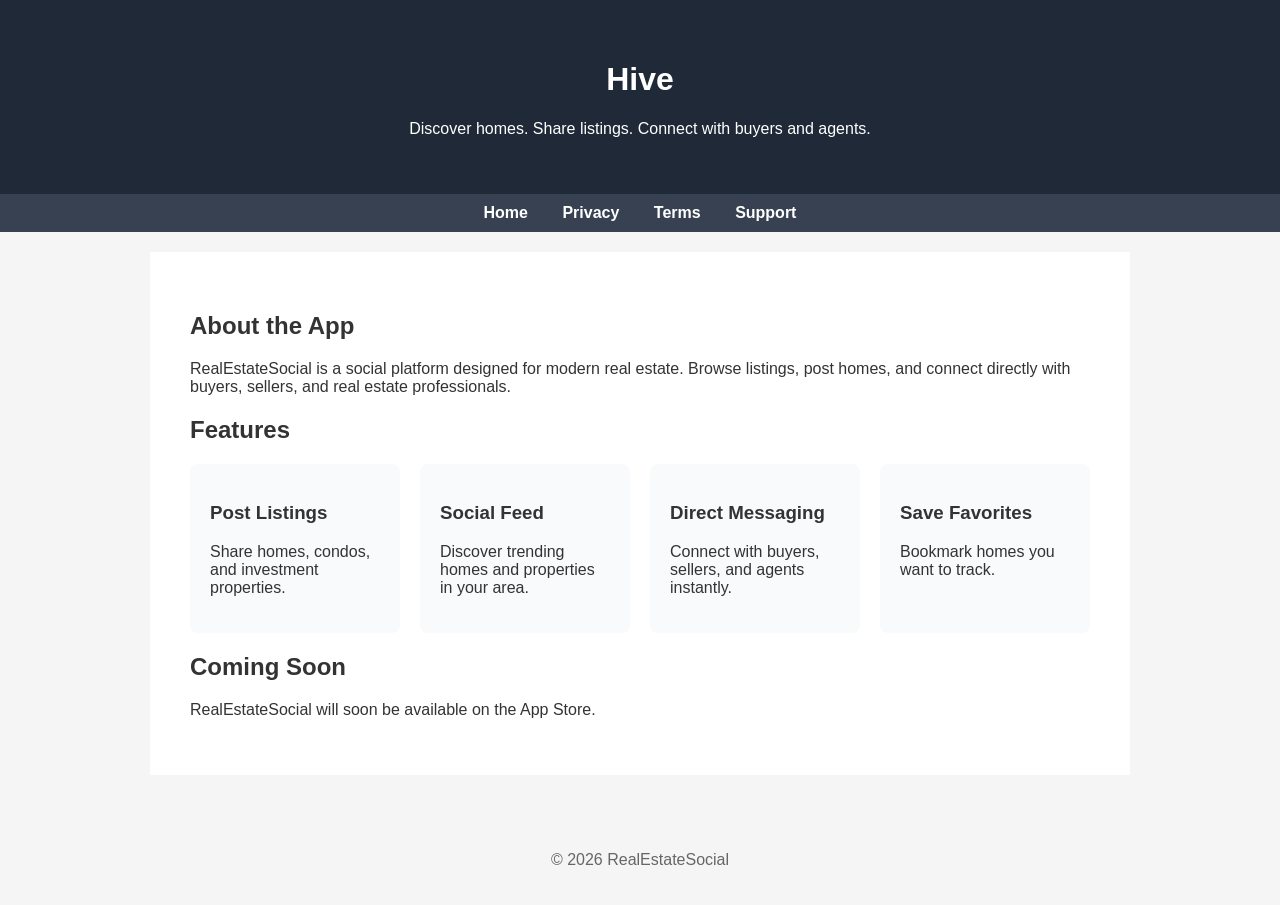
==== index.html @ 03dd1ec1 "initial commit" ====
<!DOCTYPE html>
<html lang="en">

<head>
  <meta charset="UTF-8">
  <meta name="viewport" content="width=device-width, initial-scale=1.0">
  <title>Hive</title>
  <meta name="description" content="Discover, share, and connect over real estate listings." />
  <link rel="stylesheet" href="styles.css">
</head>

<body>

  <header>
    <h1>Hive</h1>
    <p>Discover homes. Share listings. Connect with buyers and agents.</p>
  </header>

  <main>
    <nav>
      <a href="index.html">Home</a>
      <a href="privacy.html">Privacy</a>
      <a href="terms.html">Terms</a>
      <a href="support.html">Support</a>
    </nav>

    <section class="container">

      <h2>About the App</h2>
      <p>
        RealEstateSocial is a social platform designed for modern real estate.
        Browse listings, post homes, and connect directly with buyers, sellers,
        and real estate professionals.
      </p>

      <h2>Features</h2>

      <div class="features">

        <div class="feature">
          <h3>Post Listings</h3>
          <p>Share homes, condos, and investment properties.</p>
        </div>

        <div class="feature">
          <h3>Social Feed</h3>
          <p>Discover trending homes and properties in your area.</p>
        </div>

        <div class="feature">
          <h3>Direct Messaging</h3>
          <p>Connect with buyers, sellers, and agents instantly.</p>
        </div>

        <div class="feature">
          <h3>Save Favorites</h3>
          <p>Bookmark homes you want to track.</p>
        </div>

      </div>

      <h2>Coming Soon</h2>
      <p>RealEstateSocial will soon be available on the App Store.</p>

    </section>
  </main>

  <footer>
    <p>© 2026 RealEstateSocial</p>
  </footer>

</body>

</html>
---- styles.css ----
body {
  font-family: Arial, sans-serif;
  margin: 0;
  background: #f5f5f5;
  color: #333;
}

header {
  background: #1f2937;
  color: white;
  padding: 40px;
  text-align: center;
}

nav {
  background: #374151;
  text-align: center;
  padding: 10px;
}

nav a {
  color: white;
  margin: 0 15px;
  text-decoration: none;
  font-weight: bold;
}

.container {
  max-width: 900px;
  margin: auto;
  background: white;
  padding: 40px;
  margin-top: 20px;
}

.features {
  display: grid;
  grid-template-columns: repeat(auto-fit, minmax(200px, 1fr));
  gap: 20px;
}

.feature {
  background: #f9fafb;
  padding: 20px;
  border-radius: 8px;
}

footer {
  text-align: center;
  padding: 20px;
  margin-top: 40px;
  color: #666;
}
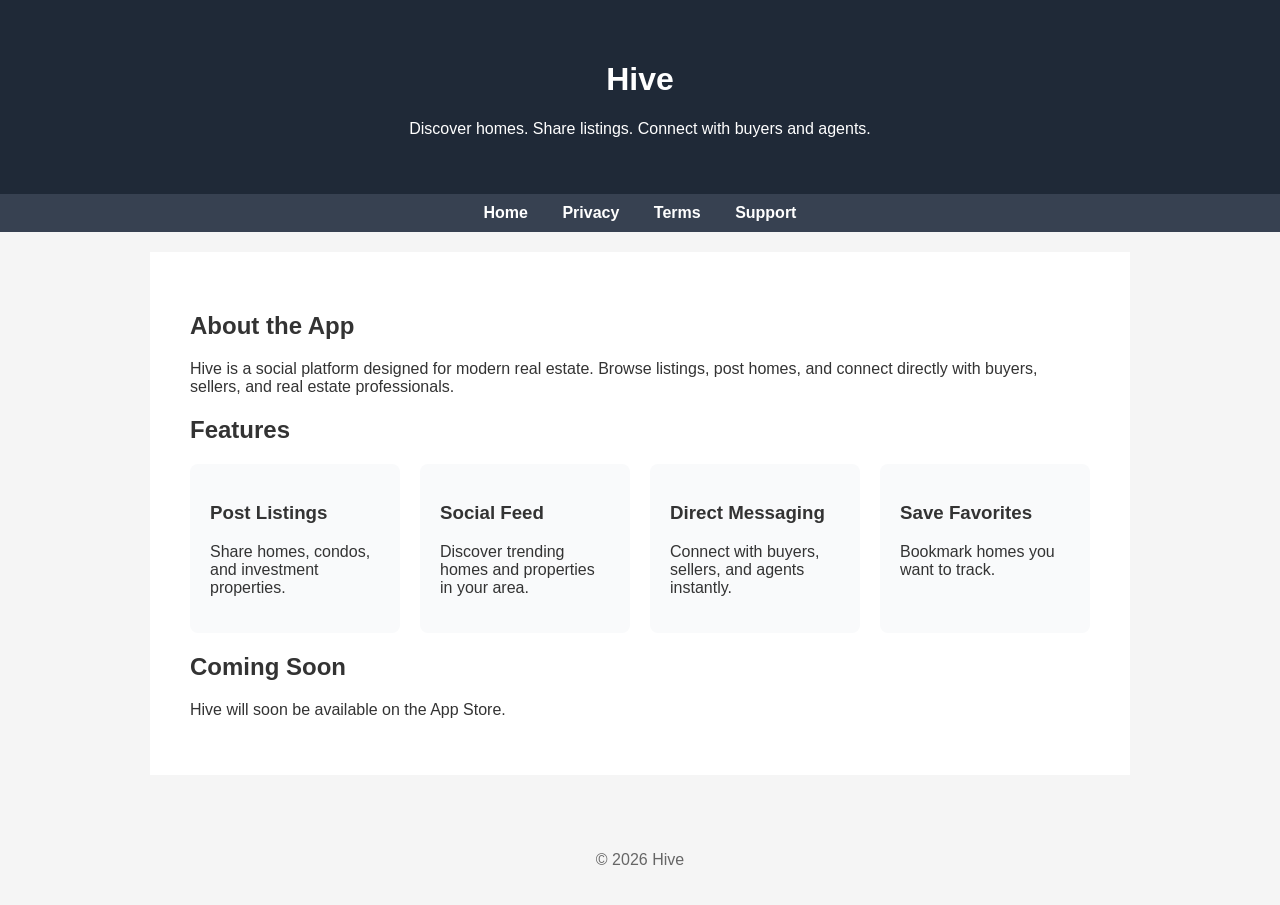
==== commit 1613fce0: "fixed text" ====
--- a/index.html
+++ b/index.html
@@ -28,7 +28,7 @@
 
       <h2>About the App</h2>
       <p>
-        RealEstateSocial is a social platform designed for modern real estate.
+        Hive is a social platform designed for modern real estate.
         Browse listings, post homes, and connect directly with buyers, sellers,
         and real estate professionals.
       </p>
@@ -60,13 +60,13 @@
       </div>
 
       <h2>Coming Soon</h2>
-      <p>RealEstateSocial will soon be available on the App Store.</p>
+      <p>Hive will soon be available on the App Store.</p>
 
     </section>
   </main>
 
   <footer>
-    <p>© 2026 RealEstateSocial</p>
+    <p>© 2026 Hive</p>
   </footer>
 
 </body>
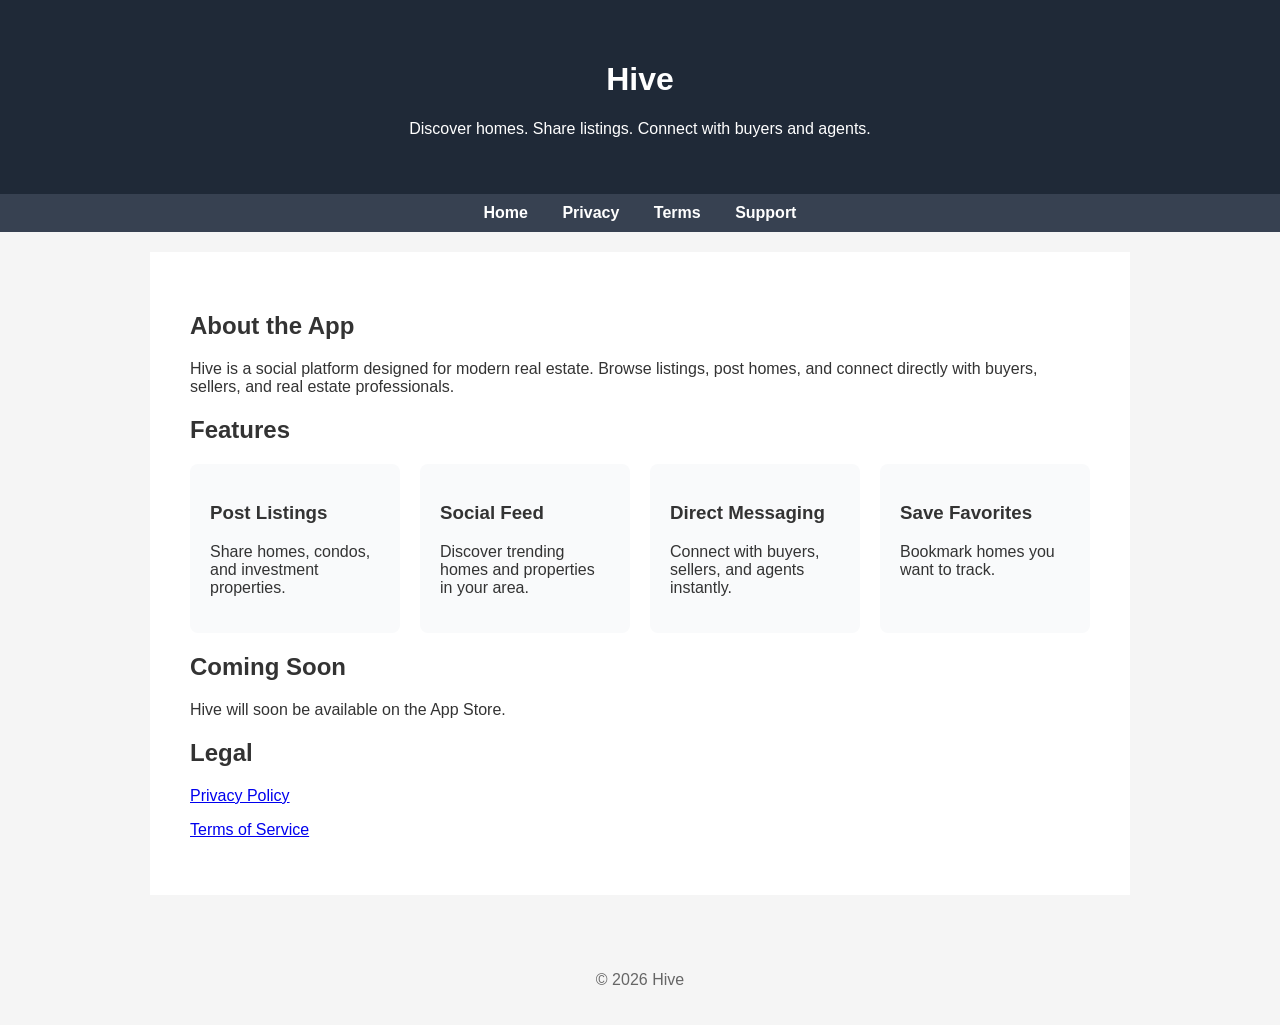
==== commit 65ea7bbe: "updated index.html to include termly resource navigation and removed privacy and terms pages" ====
--- a/index.html
+++ b/index.html
@@ -16,14 +16,16 @@
     <p>Discover homes. Share listings. Connect with buyers and agents.</p>
   </header>
 
+  <nav>
+    <a href="index.html">Home</a>
+    <a href="https://app.termly.io/policy-viewer/policy.html?policyUUID=b2836348-d228-4e08-b24b-8d5cf57a0d33"
+      target="_blank">Privacy</a>
+    <a href="https://app.termly.io/policy-viewer/policy.html?policyUUID=3a783d46-799c-43f8-bf67-2d6f1fa55ac8"
+      target="_blank">Terms</a>
+    <a href="support.html">Support</a>
+  </nav>
+
   <main>
-    <nav>
-      <a href="index.html">Home</a>
-      <a href="privacy.html">Privacy</a>
-      <a href="terms.html">Terms</a>
-      <a href="support.html">Support</a>
-    </nav>
-
     <section class="container">
 
       <h2>About the App</h2>
@@ -62,6 +64,21 @@
       <h2>Coming Soon</h2>
       <p>Hive will soon be available on the App Store.</p>
 
+      <h2>Legal</h2>
+      <p>
+        <a href="https://app.termly.io/policy-viewer/policy.html?policyUUID=b2836348-d228-4e08-b24b-8d5cf57a0d33"
+          target="_blank">
+          Privacy Policy
+        </a>
+      </p>
+
+      <p>
+        <a href="https://app.termly.io/policy-viewer/policy.html?policyUUID=3a783d46-799c-43f8-bf67-2d6f1fa55ac8"
+          target="_blank">
+          Terms of Service
+        </a>
+      </p>
+
     </section>
   </main>
 
